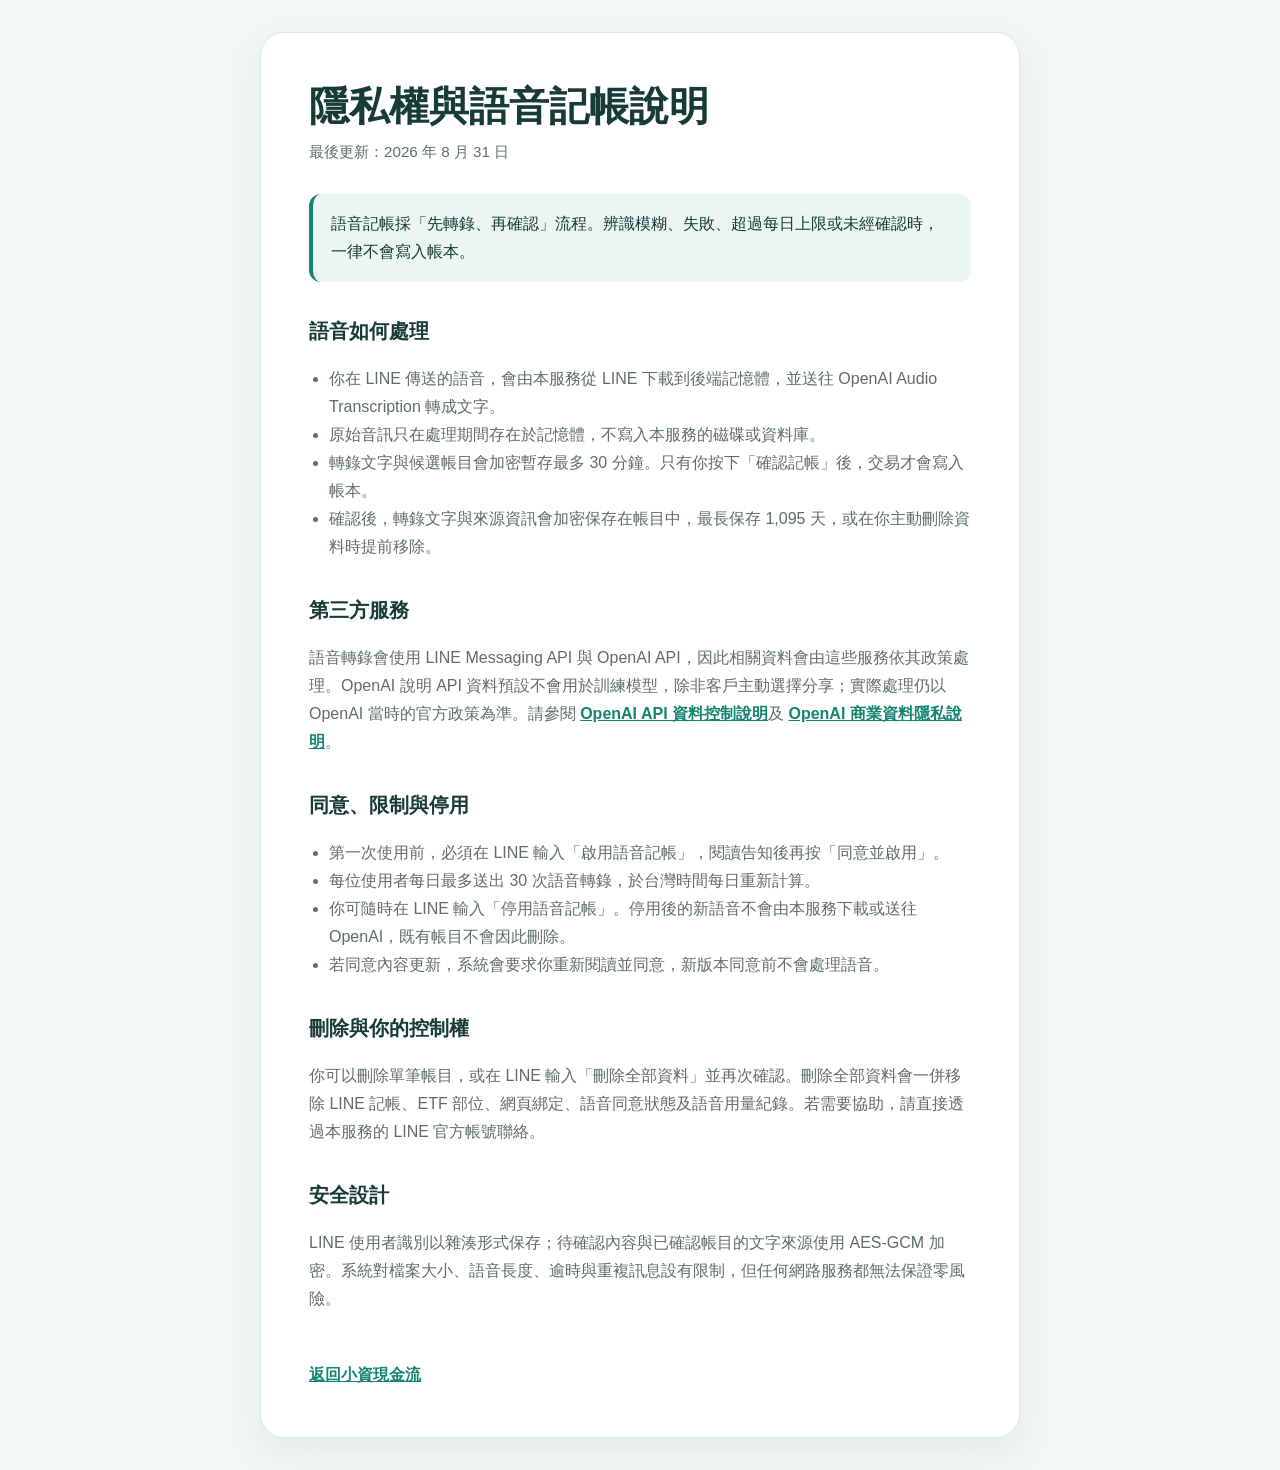
==== webapp/privacy.html @ 87d7b638 "feat: launch consent-gated LINE voice ledger" ====
<!doctype html>
<html lang="zh-Hant-TW">
  <head>
    <meta charset="utf-8" />
    <meta name="viewport" content="width=device-width, initial-scale=1" />
    <meta name="color-scheme" content="light" />
    <title>隱私權與語音記帳說明｜小資現金流</title>
    <style>
      :root { color-scheme: light; --ink: #173b35; --muted: #5d6e6a; --accent: #14856e; --line: #dbe7e3; --surface: #ffffff; --background: #f3f8f6; }
      * { box-sizing: border-box; }
      body { margin: 0; background: var(--background); color: var(--ink); font-family: -apple-system, BlinkMacSystemFont, "Segoe UI", "Noto Sans TC", sans-serif; line-height: 1.75; }
      main { width: min(760px, calc(100% - 32px)); margin: 32px auto; padding: clamp(24px, 5vw, 48px); background: var(--surface); border: 1px solid var(--line); border-radius: 24px; box-shadow: 0 14px 42px rgba(23, 59, 53, .08); }
      h1 { margin: 0 0 8px; font-size: clamp(1.8rem, 6vw, 2.5rem); line-height: 1.25; }
      h2 { margin: 32px 0 8px; font-size: 1.25rem; }
      p, li { color: var(--muted); }
      ul { padding-left: 1.25rem; }
      a { color: var(--accent); font-weight: 650; }
      .updated { margin: 0 0 28px; font-size: .95rem; }
      .notice { padding: 16px 18px; border-left: 4px solid var(--accent); border-radius: 12px; background: #eaf6f2; color: var(--ink); }
      .back { display: inline-block; margin-top: 32px; }
    </style>
  </head>
  <body>
    <main>
      <h1>隱私權與語音記帳說明</h1>
      <p class="updated">最後更新：2026 年 8 月 31 日</p>

      <p class="notice">語音記帳採「先轉錄、再確認」流程。辨識模糊、失敗、超過每日上限或未經確認時，一律不會寫入帳本。</p>

      <h2>語音如何處理</h2>
      <ul>
        <li>你在 LINE 傳送的語音，會由本服務從 LINE 下載到後端記憶體，並送往 OpenAI Audio Transcription 轉成文字。</li>
        <li>原始音訊只在處理期間存在於記憶體，不寫入本服務的磁碟或資料庫。</li>
        <li>轉錄文字與候選帳目會加密暫存最多 30 分鐘。只有你按下「確認記帳」後，交易才會寫入帳本。</li>
        <li>確認後，轉錄文字與來源資訊會加密保存在帳目中，最長保存 1,095 天，或在你主動刪除資料時提前移除。</li>
      </ul>

      <h2>第三方服務</h2>
      <p>語音轉錄會使用 LINE Messaging API 與 OpenAI API，因此相關資料會由這些服務依其政策處理。OpenAI 說明 API 資料預設不會用於訓練模型，除非客戶主動選擇分享；實際處理仍以 OpenAI 當時的官方政策為準。請參閱 <a href="https://platform.openai.com/docs/models/default-usage-policies-by-endpoint" rel="noopener noreferrer">OpenAI API 資料控制說明</a>及 <a href="https://openai.com/business-data/" rel="noopener noreferrer">OpenAI 商業資料隱私說明</a>。</p>

      <h2>同意、限制與停用</h2>
      <ul>
        <li>第一次使用前，必須在 LINE 輸入「啟用語音記帳」，閱讀告知後再按「同意並啟用」。</li>
        <li>每位使用者每日最多送出 30 次語音轉錄，於台灣時間每日重新計算。</li>
        <li>你可隨時在 LINE 輸入「停用語音記帳」。停用後的新語音不會由本服務下載或送往 OpenAI，既有帳目不會因此刪除。</li>
        <li>若同意內容更新，系統會要求你重新閱讀並同意，新版本同意前不會處理語音。</li>
      </ul>

      <h2>刪除與你的控制權</h2>
      <p>你可以刪除單筆帳目，或在 LINE 輸入「刪除全部資料」並再次確認。刪除全部資料會一併移除 LINE 記帳、ETF 部位、網頁綁定、語音同意狀態及語音用量紀錄。若需要協助，請直接透過本服務的 LINE 官方帳號聯絡。</p>

      <h2>安全設計</h2>
      <p>LINE 使用者識別以雜湊形式保存；待確認內容與已確認帳目的文字來源使用 AES-GCM 加密。系統對檔案大小、語音長度、逾時與重複訊息設有限制，但任何網路服務都無法保證零風險。</p>

      <a class="back" href="./">返回小資現金流</a>
    </main>
  </body>
</html>
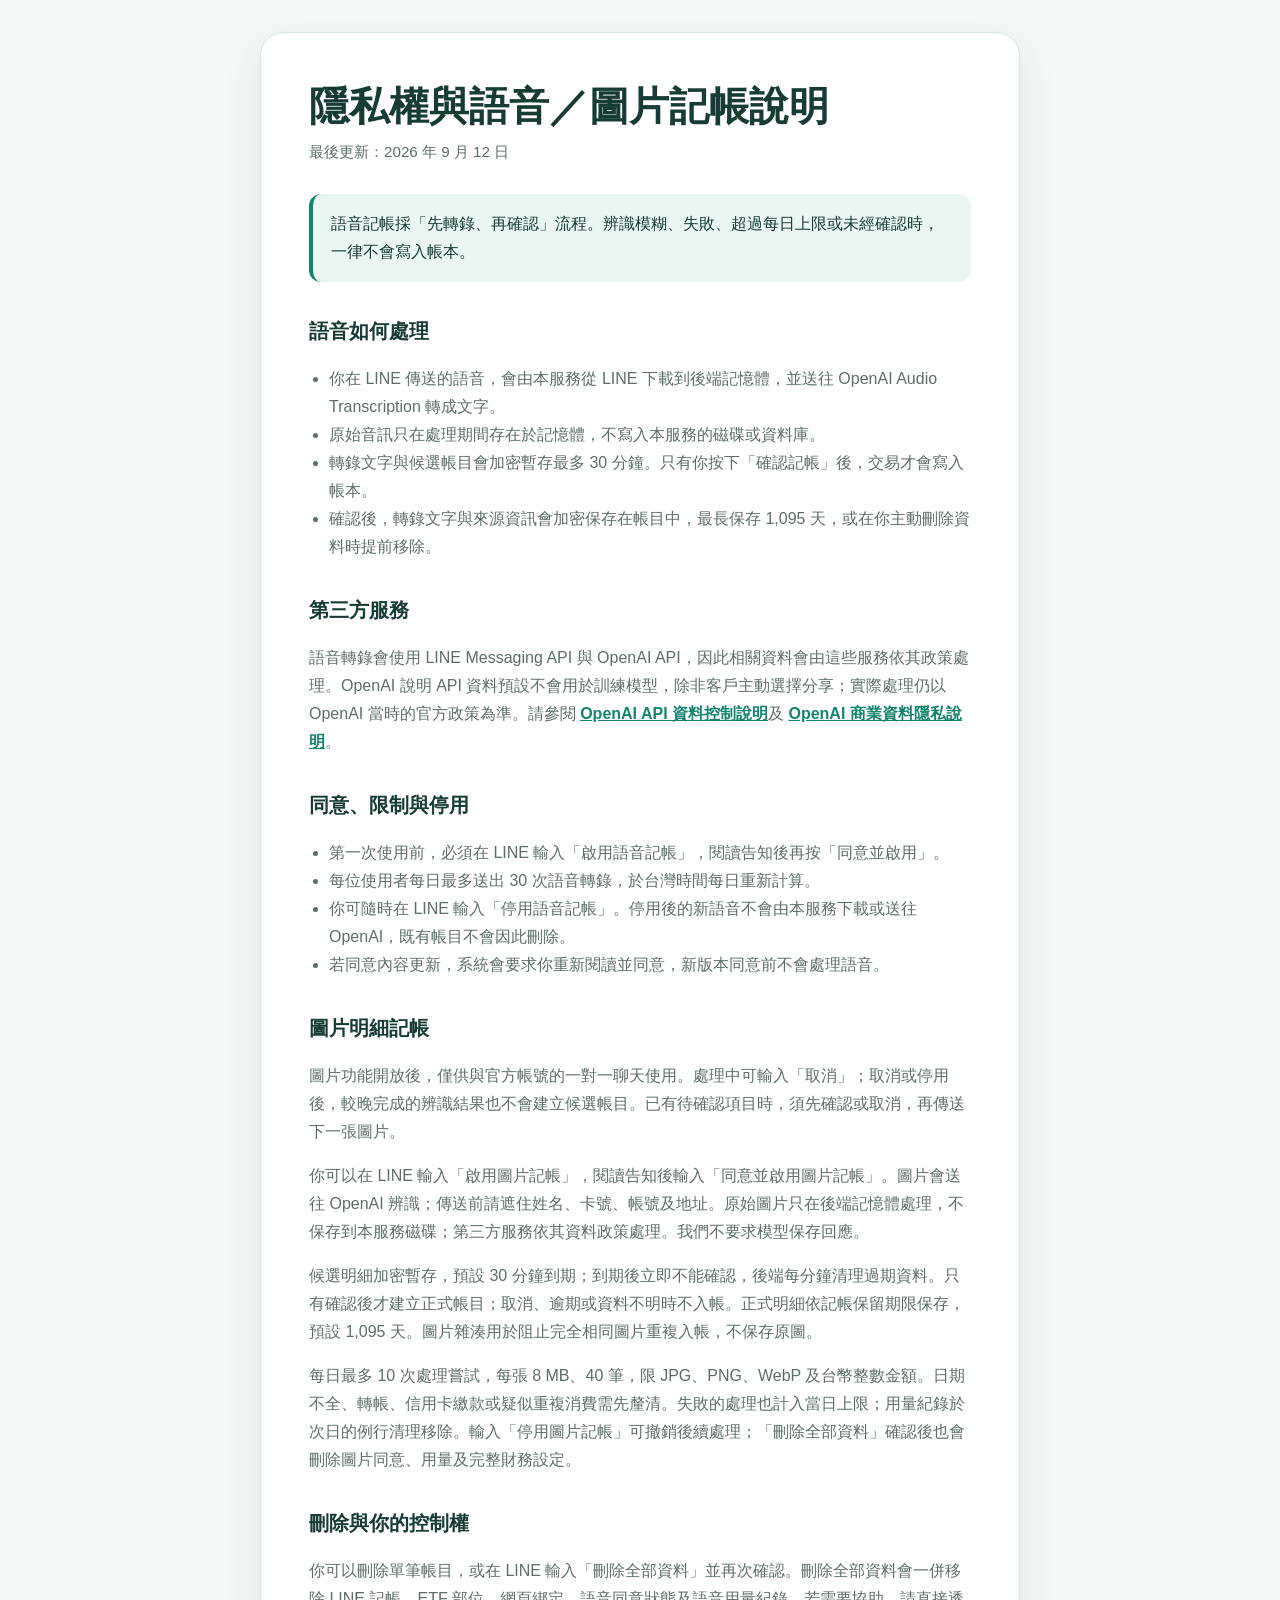
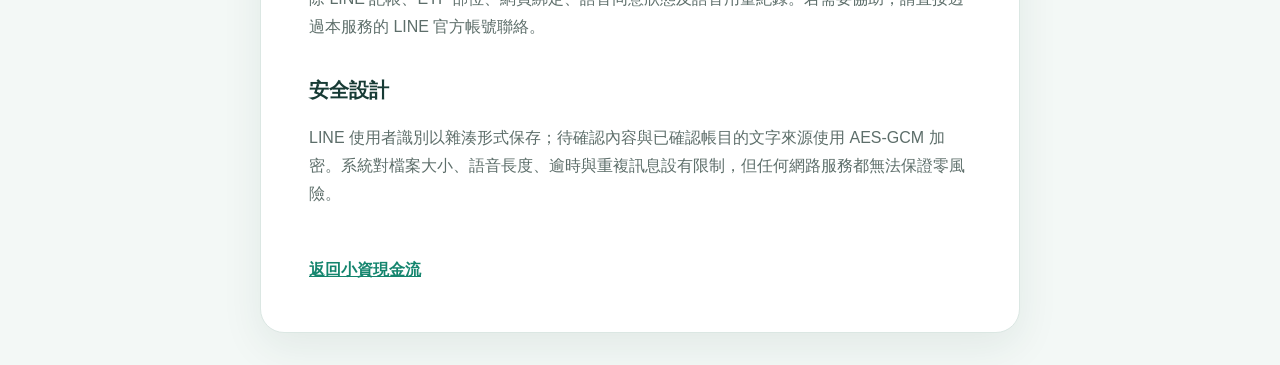
==== commit 1a051657: "Fix ledger confirmation and settings persistence; add private image review and journal UI" ====
--- a/webapp/privacy.html
+++ b/webapp/privacy.html
@@ -4,7 +4,7 @@
     <meta charset="utf-8" />
     <meta name="viewport" content="width=device-width, initial-scale=1" />
     <meta name="color-scheme" content="light" />
-    <title>隱私權與語音記帳說明｜小資現金流</title>
+    <title>隱私權與語音／圖片記帳說明｜小資現金流</title>
     <style>
       :root { color-scheme: light; --ink: #173b35; --muted: #5d6e6a; --accent: #14856e; --line: #dbe7e3; --surface: #ffffff; --background: #f3f8f6; }
       * { box-sizing: border-box; }
@@ -22,8 +22,8 @@
   </head>
   <body>
     <main>
-      <h1>隱私權與語音記帳說明</h1>
-      <p class="updated">最後更新：2026 年 8 月 31 日</p>
+      <h1>隱私權與語音／圖片記帳說明</h1>
+      <p class="updated">最後更新：2026 年 9 月 12 日</p>
 
       <p class="notice">語音記帳採「先轉錄、再確認」流程。辨識模糊、失敗、超過每日上限或未經確認時，一律不會寫入帳本。</p>
 
@@ -46,6 +46,11 @@
         <li>若同意內容更新，系統會要求你重新閱讀並同意，新版本同意前不會處理語音。</li>
       </ul>
 
+      <h2>圖片明細記帳</h2>
+      <p>圖片功能開放後，僅供與官方帳號的一對一聊天使用。處理中可輸入「取消」；取消或停用後，較晚完成的辨識結果也不會建立候選帳目。已有待確認項目時，須先確認或取消，再傳送下一張圖片。</p>
+      <p>你可以在 LINE 輸入「啟用圖片記帳」，閱讀告知後輸入「同意並啟用圖片記帳」。圖片會送往 OpenAI 辨識；傳送前請遮住姓名、卡號、帳號及地址。原始圖片只在後端記憶體處理，不保存到本服務磁碟；第三方服務依其資料政策處理。我們不要求模型保存回應。</p>
+      <p>候選明細加密暫存，預設 30 分鐘到期；到期後立即不能確認，後端每分鐘清理過期資料。只有確認後才建立正式帳目；取消、逾期或資料不明時不入帳。正式明細依記帳保留期限保存，預設 1,095 天。圖片雜湊用於阻止完全相同圖片重複入帳，不保存原圖。</p>
+      <p>每日最多 10 次處理嘗試，每張 8 MB、40 筆，限 JPG、PNG、WebP 及台幣整數金額。日期不全、轉帳、信用卡繳款或疑似重複消費需先釐清。失敗的處理也計入當日上限；用量紀錄於次日的例行清理移除。輸入「停用圖片記帳」可撤銷後續處理；「刪除全部資料」確認後也會刪除圖片同意、用量及完整財務設定。</p>
       <h2>刪除與你的控制權</h2>
       <p>你可以刪除單筆帳目，或在 LINE 輸入「刪除全部資料」並再次確認。刪除全部資料會一併移除 LINE 記帳、ETF 部位、網頁綁定、語音同意狀態及語音用量紀錄。若需要協助，請直接透過本服務的 LINE 官方帳號聯絡。</p>
 
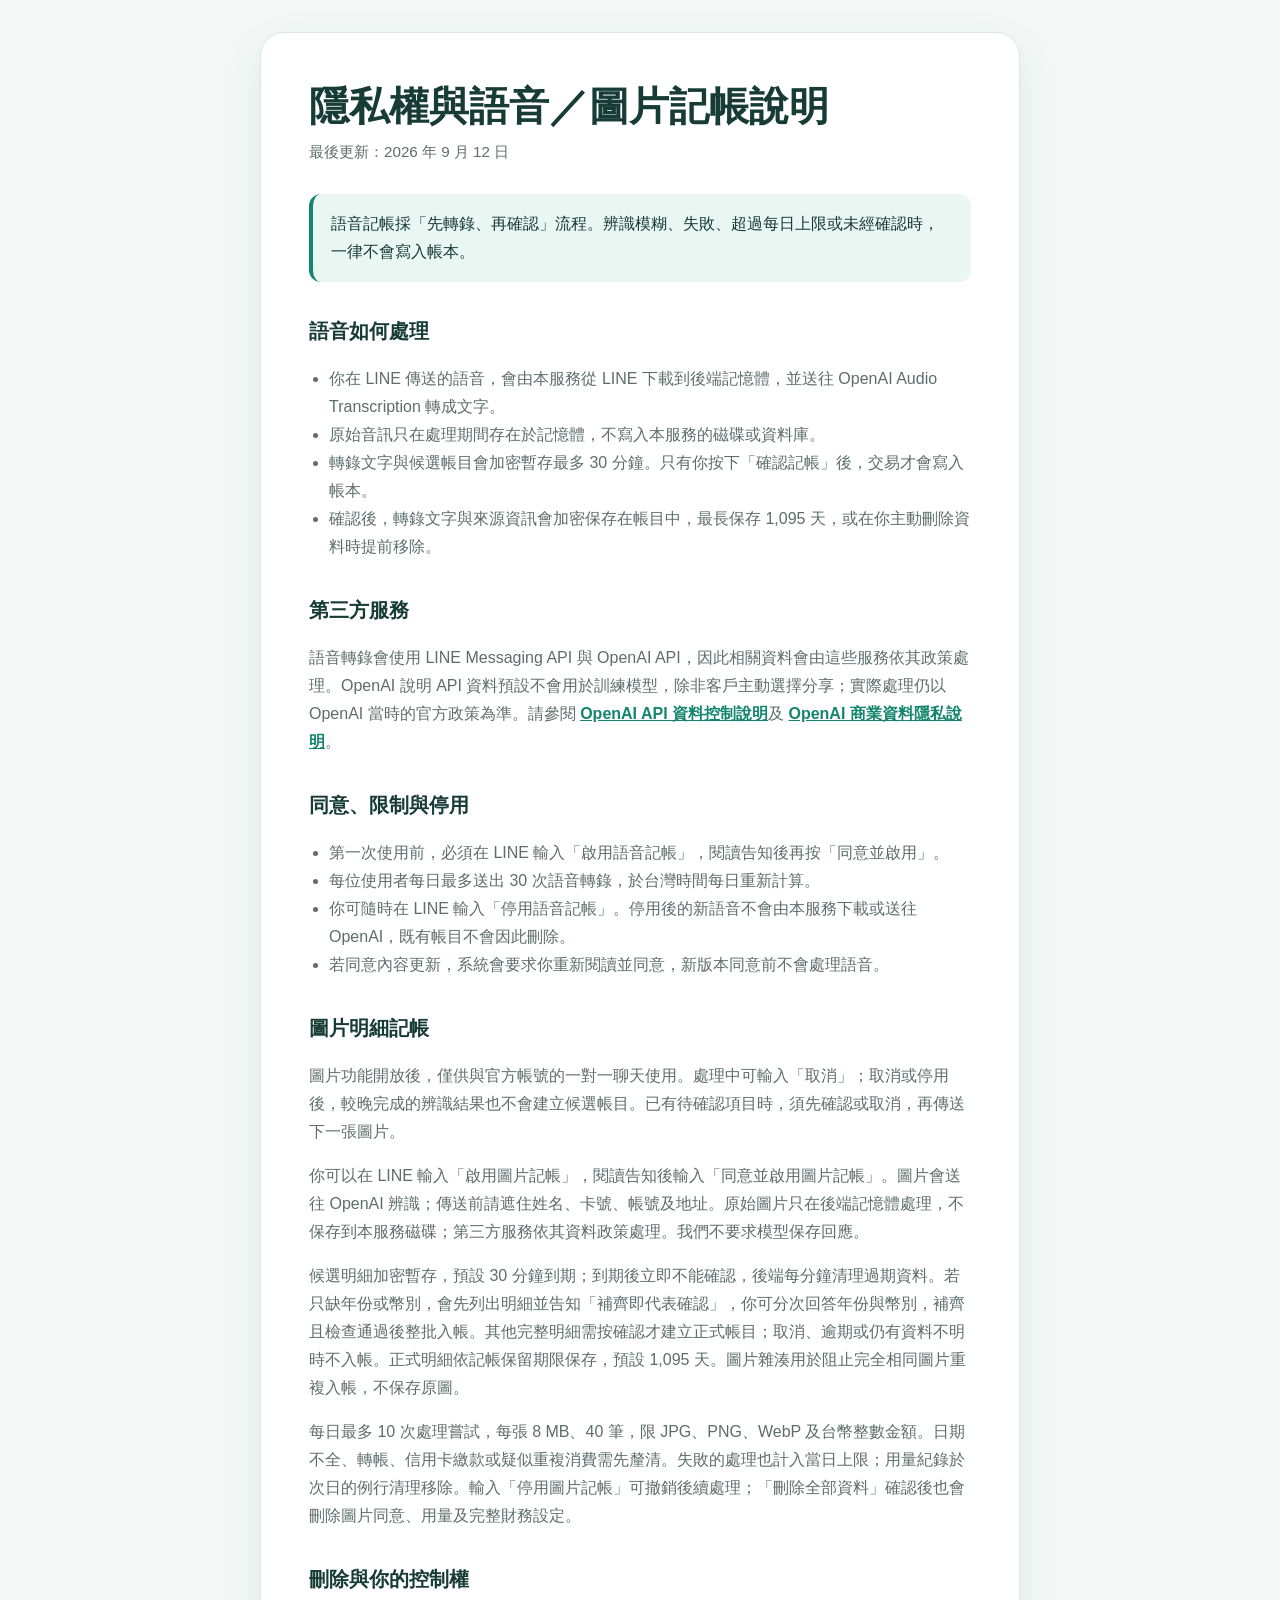
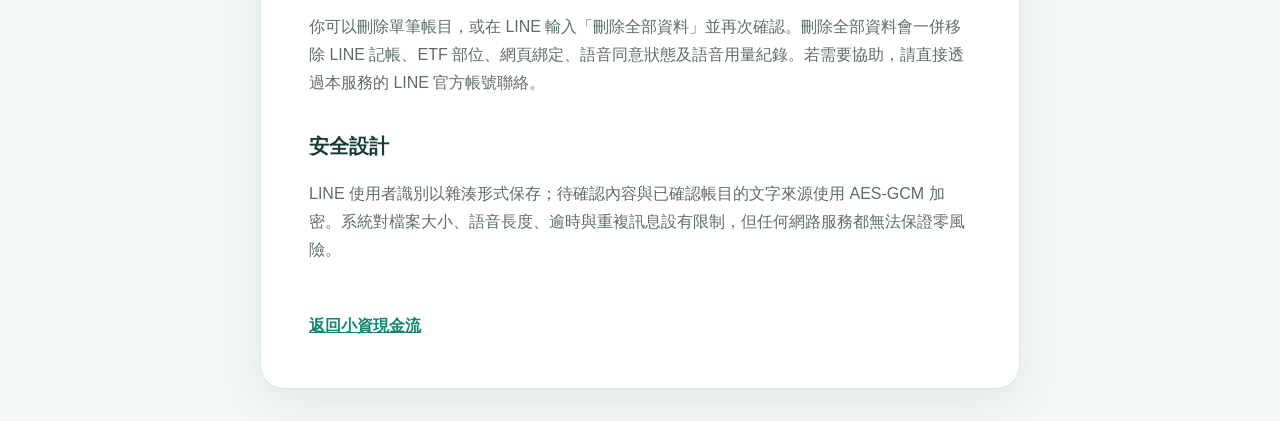
==== commit 0b1a5fed: "Support conversational image completion and multi-entry voice ledger" ====
--- a/webapp/privacy.html
+++ b/webapp/privacy.html
@@ -49,7 +49,7 @@
       <h2>圖片明細記帳</h2>
       <p>圖片功能開放後，僅供與官方帳號的一對一聊天使用。處理中可輸入「取消」；取消或停用後，較晚完成的辨識結果也不會建立候選帳目。已有待確認項目時，須先確認或取消，再傳送下一張圖片。</p>
       <p>你可以在 LINE 輸入「啟用圖片記帳」，閱讀告知後輸入「同意並啟用圖片記帳」。圖片會送往 OpenAI 辨識；傳送前請遮住姓名、卡號、帳號及地址。原始圖片只在後端記憶體處理，不保存到本服務磁碟；第三方服務依其資料政策處理。我們不要求模型保存回應。</p>
-      <p>候選明細加密暫存，預設 30 分鐘到期；到期後立即不能確認，後端每分鐘清理過期資料。只有確認後才建立正式帳目；取消、逾期或資料不明時不入帳。正式明細依記帳保留期限保存，預設 1,095 天。圖片雜湊用於阻止完全相同圖片重複入帳，不保存原圖。</p>
+      <p>候選明細加密暫存，預設 30 分鐘到期；到期後立即不能確認，後端每分鐘清理過期資料。若只缺年份或幣別，會先列出明細並告知「補齊即代表確認」，你可分次回答年份與幣別，補齊且檢查通過後整批入帳。其他完整明細需按確認才建立正式帳目；取消、逾期或仍有資料不明時不入帳。正式明細依記帳保留期限保存，預設 1,095 天。圖片雜湊用於阻止完全相同圖片重複入帳，不保存原圖。</p>
       <p>每日最多 10 次處理嘗試，每張 8 MB、40 筆，限 JPG、PNG、WebP 及台幣整數金額。日期不全、轉帳、信用卡繳款或疑似重複消費需先釐清。失敗的處理也計入當日上限；用量紀錄於次日的例行清理移除。輸入「停用圖片記帳」可撤銷後續處理；「刪除全部資料」確認後也會刪除圖片同意、用量及完整財務設定。</p>
       <h2>刪除與你的控制權</h2>
       <p>你可以刪除單筆帳目，或在 LINE 輸入「刪除全部資料」並再次確認。刪除全部資料會一併移除 LINE 記帳、ETF 部位、網頁綁定、語音同意狀態及語音用量紀錄。若需要協助，請直接透過本服務的 LINE 官方帳號聯絡。</p>
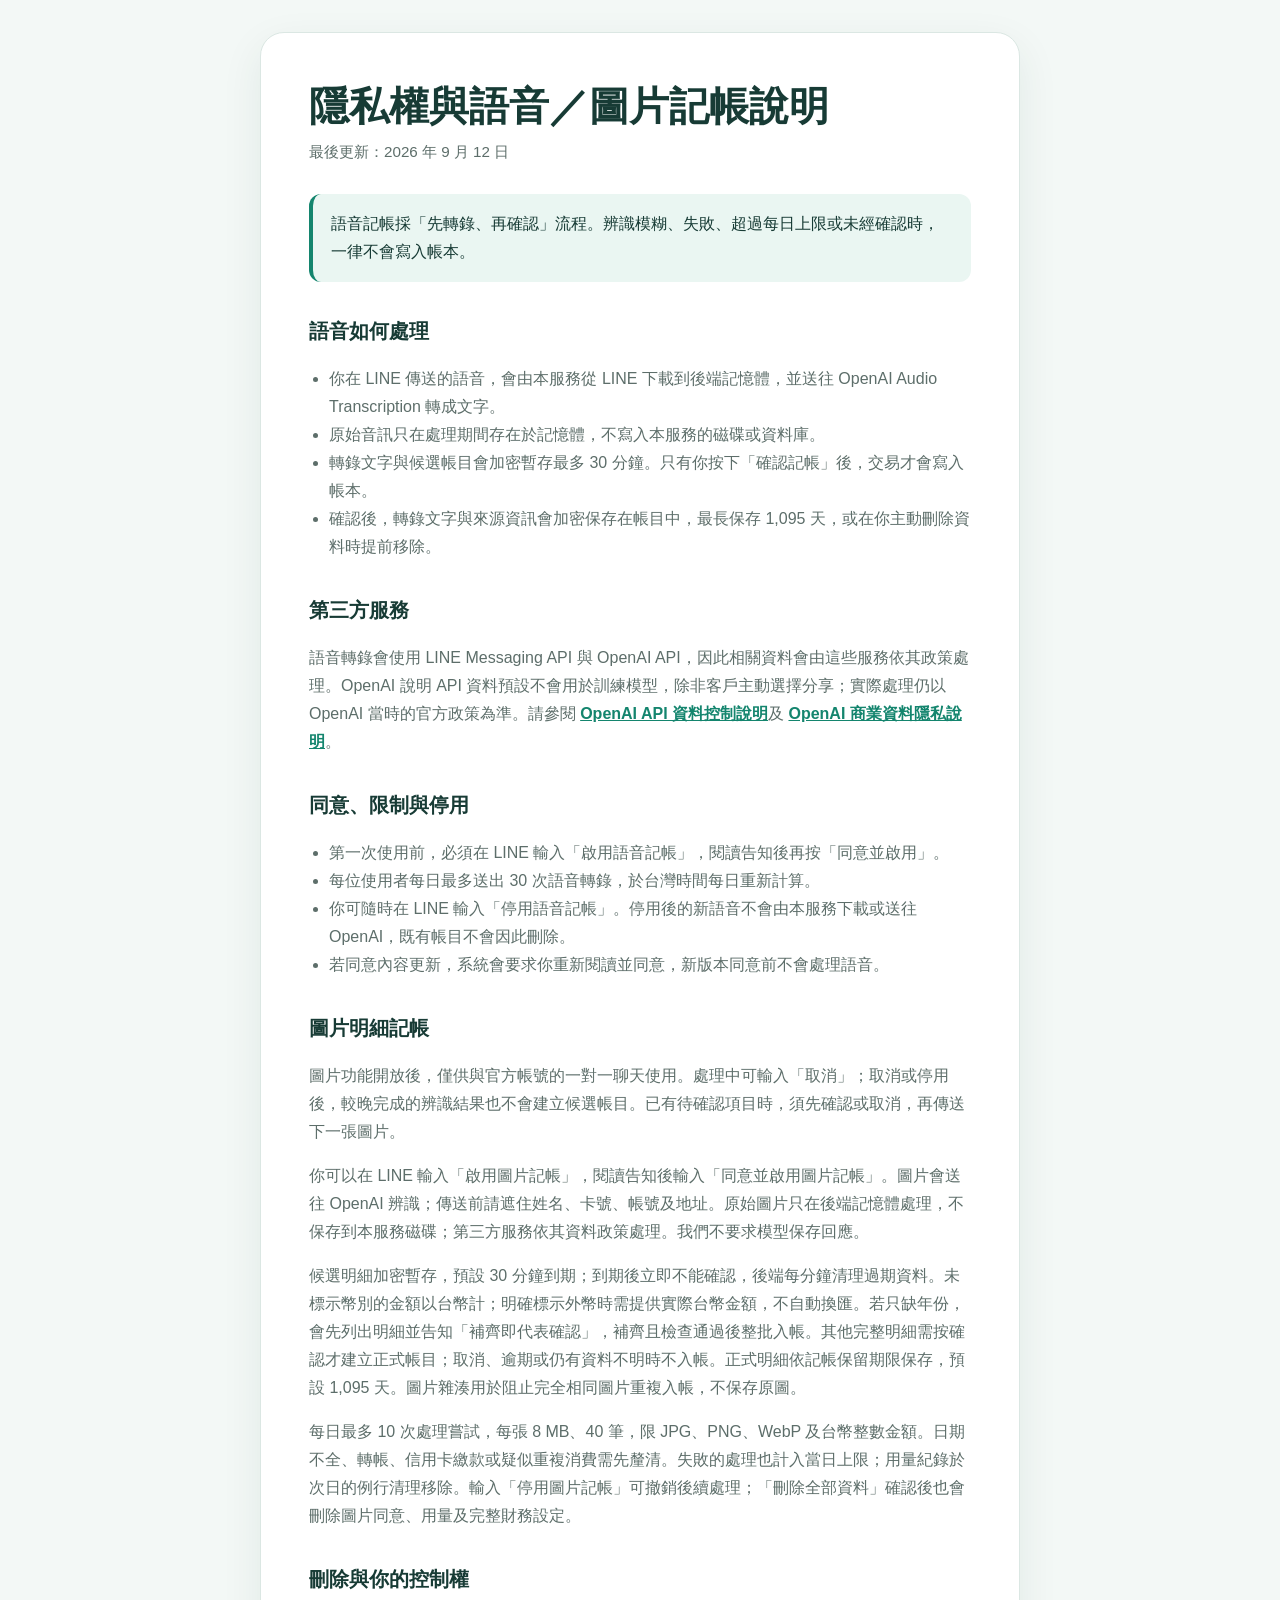
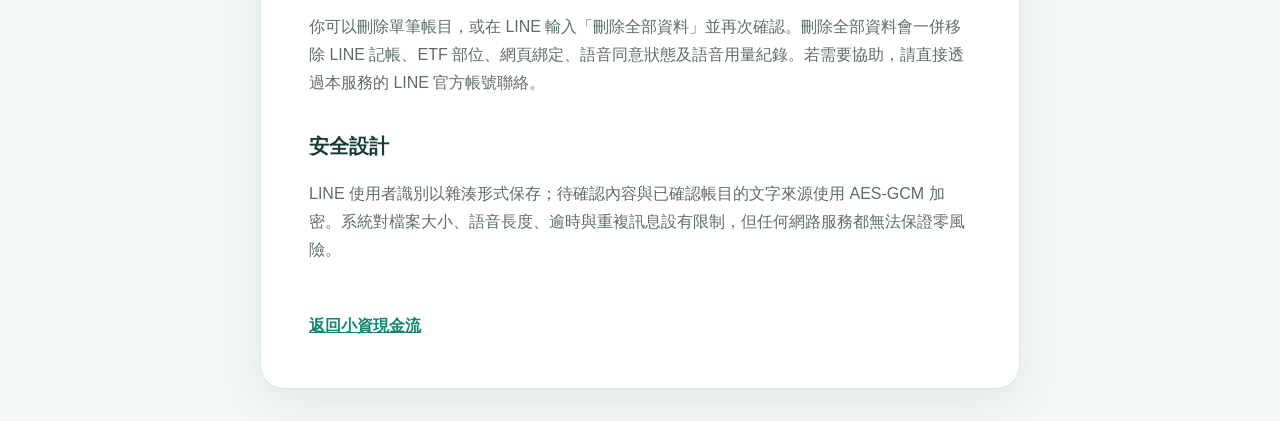
==== commit a3ddb9c8: "Fix spoken dates and streamline image ledger receipts" ====
--- a/webapp/privacy.html
+++ b/webapp/privacy.html
@@ -49,7 +49,7 @@
       <h2>圖片明細記帳</h2>
       <p>圖片功能開放後，僅供與官方帳號的一對一聊天使用。處理中可輸入「取消」；取消或停用後，較晚完成的辨識結果也不會建立候選帳目。已有待確認項目時，須先確認或取消，再傳送下一張圖片。</p>
       <p>你可以在 LINE 輸入「啟用圖片記帳」，閱讀告知後輸入「同意並啟用圖片記帳」。圖片會送往 OpenAI 辨識；傳送前請遮住姓名、卡號、帳號及地址。原始圖片只在後端記憶體處理，不保存到本服務磁碟；第三方服務依其資料政策處理。我們不要求模型保存回應。</p>
-      <p>候選明細加密暫存，預設 30 分鐘到期；到期後立即不能確認，後端每分鐘清理過期資料。若只缺年份或幣別，會先列出明細並告知「補齊即代表確認」，你可分次回答年份與幣別，補齊且檢查通過後整批入帳。其他完整明細需按確認才建立正式帳目；取消、逾期或仍有資料不明時不入帳。正式明細依記帳保留期限保存，預設 1,095 天。圖片雜湊用於阻止完全相同圖片重複入帳，不保存原圖。</p>
+      <p>候選明細加密暫存，預設 30 分鐘到期；到期後立即不能確認，後端每分鐘清理過期資料。未標示幣別的金額以台幣計；明確標示外幣時需提供實際台幣金額，不自動換匯。若只缺年份，會先列出明細並告知「補齊即代表確認」，補齊且檢查通過後整批入帳。其他完整明細需按確認才建立正式帳目；取消、逾期或仍有資料不明時不入帳。正式明細依記帳保留期限保存，預設 1,095 天。圖片雜湊用於阻止完全相同圖片重複入帳，不保存原圖。</p>
       <p>每日最多 10 次處理嘗試，每張 8 MB、40 筆，限 JPG、PNG、WebP 及台幣整數金額。日期不全、轉帳、信用卡繳款或疑似重複消費需先釐清。失敗的處理也計入當日上限；用量紀錄於次日的例行清理移除。輸入「停用圖片記帳」可撤銷後續處理；「刪除全部資料」確認後也會刪除圖片同意、用量及完整財務設定。</p>
       <h2>刪除與你的控制權</h2>
       <p>你可以刪除單筆帳目，或在 LINE 輸入「刪除全部資料」並再次確認。刪除全部資料會一併移除 LINE 記帳、ETF 部位、網頁綁定、語音同意狀態及語音用量紀錄。若需要協助，請直接透過本服務的 LINE 官方帳號聯絡。</p>
